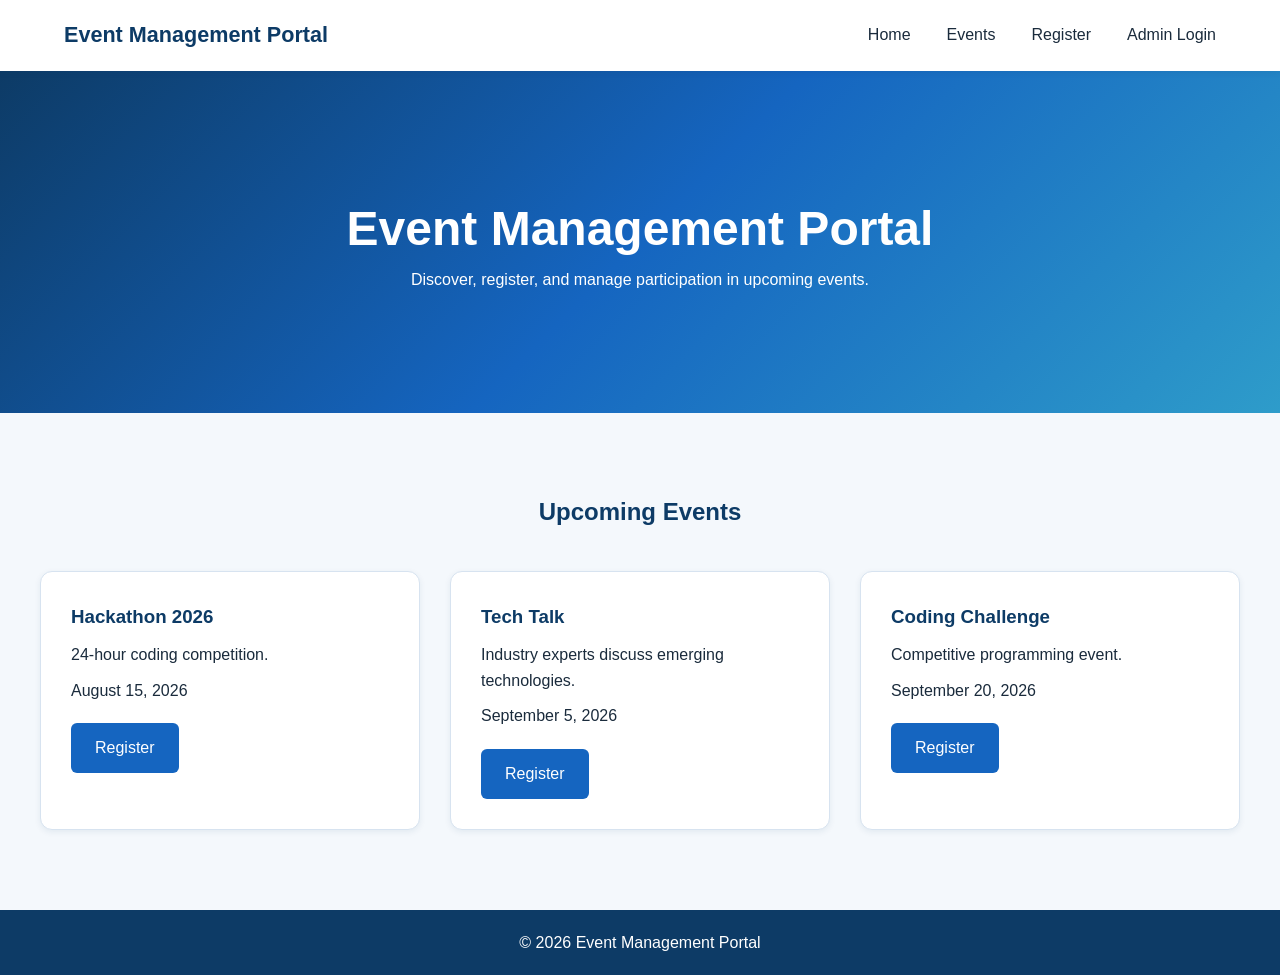
==== index.html @ d1846fdd "final enchancement" ====
<!DOCTYPE html>
<html lang="en">
<head>
    <meta charset="UTF-8">
    <meta name="viewport" content="width=device-width, initial-scale=1.0">
    <title>Event Management Portal</title>
    <link rel="stylesheet" href="css/style.css">
</head>
<body>

<header>
    <nav>
        <div class="logo">Event Management Portal</div>

        <ul class="nav-links">
            <li><a href="#home">Home</a></li>
            <li><a href="#events">Events</a></li>
            <li><a href="register.html">Register</a></li>
            <li><a href="admin-login.html">Admin Login</a></li>
        </ul>
    </nav>
</header>

<main>

    <section id="home" class="hero">
        <h1>Event Management Portal</h1>
        <p>
            Discover, register, and manage participation in upcoming events.
        </p>
    </section>

    <section id="events" class="events">
        <h2>Upcoming Events</h2>

        <div class="event-cards">

            <div class="event-card">
                <h3>Hackathon 2026</h3>
                <p>24-hour coding competition.</p>
                <p>August 15, 2026</p>
                <a href="register.html?event=hackathon-2026" class="register-btn">
                    Register
                </a>
            </div>

            <div class="event-card">
                <h3>Tech Talk</h3>
                <p>Industry experts discuss emerging technologies.</p>
                <p>September 5, 2026</p>
                <a href="register.html?event=tech-talk" class="register-btn">
                    Register
                </a>
            </div>

            <div class="event-card">
                <h3>Coding Challenge</h3>
                <p>Competitive programming event.</p>
                <p>September 20, 2026</p>
                <a href="register.html?event=coding-challenge" class="register-btn">
                    Register
                </a>
            </div>

        </div>
    </section>

</main>

<footer>
    <p>&copy; 2026 Event Management Portal</p>
</footer>

</body>
</html>
---- css/style.css ----
:root {
  --color-primary: #1565c0;
  --color-primary-dark: #0d3b66;
  --color-accent: #2e9cca;
  --color-white: #ffffff;
  --color-bg: #f4f8fc;
  --color-bg-alt: #eaf2fb;
  --color-text: #1a2b3c;
  --color-border: #d7e3f0;

  --radius-sm: 6px;
  --radius-md: 12px;
  --radius-lg: 20px;

  --shadow-sm: 0 2px 6px rgba(13, 59, 102, 0.08);
  --shadow-md: 0 8px 24px rgba(13, 59, 102, 0.12);

  --max-width: 1200px;
}

* {
  margin: 0;
  padding: 0;
  box-sizing: border-box;
}

body {
  font-family: Arial, sans-serif;
  background: var(--color-bg);
  color: var(--color-text);
  line-height: 1.6;
}

h1, h2, h3, h4 {
  color: var(--color-primary-dark);
}

a {
  text-decoration: none;
  color: inherit;
}

ul {
  list-style: none;
}

button,
input,
select {
  font-size: 1rem;
}

section {
  padding: 80px 24px;
}

/* Navigation */

header {
  position: sticky;
  top: 0;
  z-index: 1000;
  background: var(--color-white);
  box-shadow: var(--shadow-sm);
}

nav {
  display: flex;
  justify-content: space-between;
  align-items: center;
  max-width: var(--max-width);
  margin: auto;
  padding: 18px 24px;
}

.logo {
  font-size: 1.35rem;
  font-weight: bold;
  color: var(--color-primary-dark);
}

.nav-links {
  display: flex;
  gap: 36px;
}

.nav-links a {
  color: var(--color-text);
}

.nav-links a:hover {
  color: var(--color-primary);
}

/* Hero Section */

.hero {
  text-align: center;
  padding: 120px 24px;
  background: linear-gradient(
    135deg,
    var(--color-primary-dark),
    var(--color-primary),
    var(--color-accent)
  );
  color: white;
}

.hero h1 {
  font-size: 3rem;
  color: white;
}

.hero .subtitle {
  max-width: 650px;
  margin: 20px auto 0;
}

/* Events */

.events {
  background: var(--color-bg);
}

.events h2 {
  text-align: center;
  margin-bottom: 40px;
}

.event-cards {
  display: grid;
  grid-template-columns: repeat(3, 1fr);
  gap: 30px;
  max-width: var(--max-width);
  margin: auto;
}

.event-card {
  background: white;
  border: 1px solid var(--color-border);
  border-radius: var(--radius-md);
  padding: 30px;
  box-shadow: var(--shadow-sm);
}

.event-card h3 {
  margin-bottom: 10px;
}

.event-card p {
  margin-bottom: 10px;
}

.event-date {
  color: var(--color-primary);
  font-weight: bold;
}

/* Buttons */

.register-btn,
.btn {
  display: inline-block;
  margin-top: 10px;
  padding: 12px 24px;
  background: var(--color-primary);
  color: white;
  border: none;
  border-radius: var(--radius-sm);
  cursor: pointer;
}

.register-btn:hover,
.btn:hover {
  background: var(--color-primary-dark);
}

.btn-outline {
  background: transparent;
  color: var(--color-primary);
  border: 2px solid var(--color-primary);
}

.btn-block {
  width: 100%;
}

/* Registration Form */

.registration-section {
  background: var(--color-bg-alt);
}

.register-form {
  max-width: 560px;
  margin: auto;
  background: white;
  padding: 40px;
  border-radius: var(--radius-lg);
  box-shadow: var(--shadow-md);
}

.register-form h2 {
  text-align: center;
  margin-bottom: 20px;
}

.form-group {
  margin-bottom: 15px;
}

.form-group label {
  display: block;
  margin-bottom: 5px;
  font-weight: bold;
}

.form-group input,
.form-group select {
  width: 100%;
  padding: 12px;
  border: 1px solid var(--color-border);
  border-radius: var(--radius-sm);
}

.admin-dashboard {
    display: flex;
    min-height: 100vh;
    background: var(--color-bg);
}

.admin-sidebar {
    width: 250px;
    background: var(--color-primary-dark);
    color: white;
    padding: 25px;
}

.admin-sidebar .logo {
    font-size: 1.5rem;
    margin-bottom: 30px;
}

.admin-sidebar nav {
    display: flex;
    flex-direction: column;
    gap: 12px;
}

.admin-sidebar nav a {
    color: white;
    padding: 12px;
    border-radius: 8px;
}

.admin-sidebar nav a:hover,
.admin-sidebar nav a.active {
    background: rgba(255,255,255,0.15);
}

.admin-main {
    flex: 1;
    padding: 30px;
}

.admin-header {
    display: flex;
    justify-content: space-between;
    align-items: center;
    margin-bottom: 30px;
}

.stats-grid {
    display: grid;
    grid-template-columns: repeat(auto-fit,minmax(220px,1fr));
    gap: 20px;
    margin-bottom: 30px;
}

.stat-card {
    background: white;
    padding: 25px;
    border-radius: var(--radius-md);
    box-shadow: var(--shadow-sm);
    text-align: center;
}

.stat-value {
    font-size: 2rem;
    font-weight: bold;
    color: var(--color-primary);
}

.success-message {
    background: #d4edda;
    color: #155724;
    padding: 15px;
    border-radius: 8px;
    margin-bottom: 15px;
}

.admin-controls {
    display: flex;
    gap: 20px;
    margin-bottom: 25px;
    flex-wrap: wrap;
}

.admin-controls .form-group {
    flex: 1;
    min-width: 250px;
}

.admin-table-wrapper {
    background: white;
    border-radius: var(--radius-md);
    overflow: hidden;
    box-shadow: var(--shadow-sm);
}

table {
    width: 100%;
    border-collapse: collapse;
}

thead {
    background: var(--color-primary);
    color: white;
}

th,
td {
    padding: 15px;
    text-align: left;
}

tbody tr:nth-child(even) {
    background: #f8f9fa;
}

@media (max-width: 768px) {
    .admin-dashboard {
        flex-direction: column;
    }

    .admin-sidebar {
        width: 100%;
    }

    .stats-grid {
        grid-template-columns: 1fr;
    }

    .admin-controls {
        flex-direction: column;
    }
}

footer {
    background: var(--color-primary-dark);
    color: white;
    text-align: center;
    padding: 20px;
}

/*error messsage */
.error-message {
  color: red;
  font-size: 0.85rem;
}


/* Responsive Design */

@media (max-width: 1024px) {

  .event-cards {
    grid-template-columns: repeat(2, 1fr);
  }

  .stats-grid {
    grid-template-columns: repeat(2, 1fr);
  }
}

@media (max-width: 768px) {

  nav {
    flex-direction: column;
    align-items: flex-start;
    gap: 14px;
  }

  .nav-links {
    flex-direction: column;
    align-items: flex-start;
    gap: 14px;
  }

  .hero {
    padding: 80px 20px;
  }

  .event-cards {
    grid-template-columns: 1fr;
  }

  .admin-dashboard {
    flex-direction: column;
  }

  .admin-sidebar {
    width: 100%;
  }

  .stats-grid {
    grid-template-columns: 1fr;
  }
}

@media (max-width: 480px) {

  .logo {
    font-size: 1.15rem;
  }

  .hero h1 {
    font-size: 1.8rem;
  }

  .register-form {
    padding: 25px;
  }

  .admin-main {
    padding: 20px;
  }
}
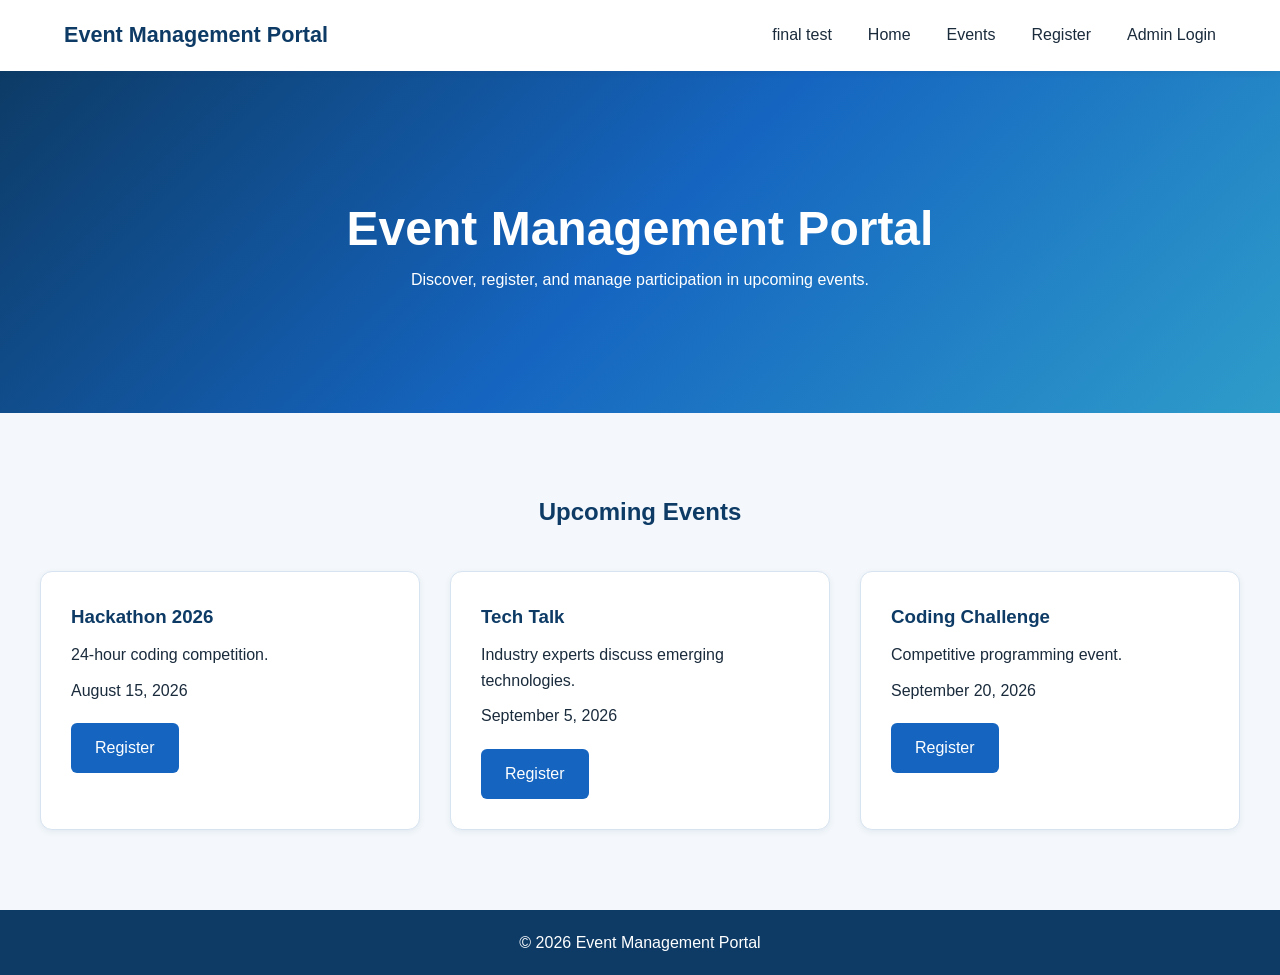
==== commit 5c8f83a5: "second last commit" ====
--- a/index.html
+++ b/index.html
@@ -13,6 +13,7 @@
         <div class="logo">Event Management Portal</div>
 
         <ul class="nav-links">
+        <p>final test</p>
             <li><a href="#home">Home</a></li>
             <li><a href="#events">Events</a></li>
             <li><a href="register.html">Register</a></li>
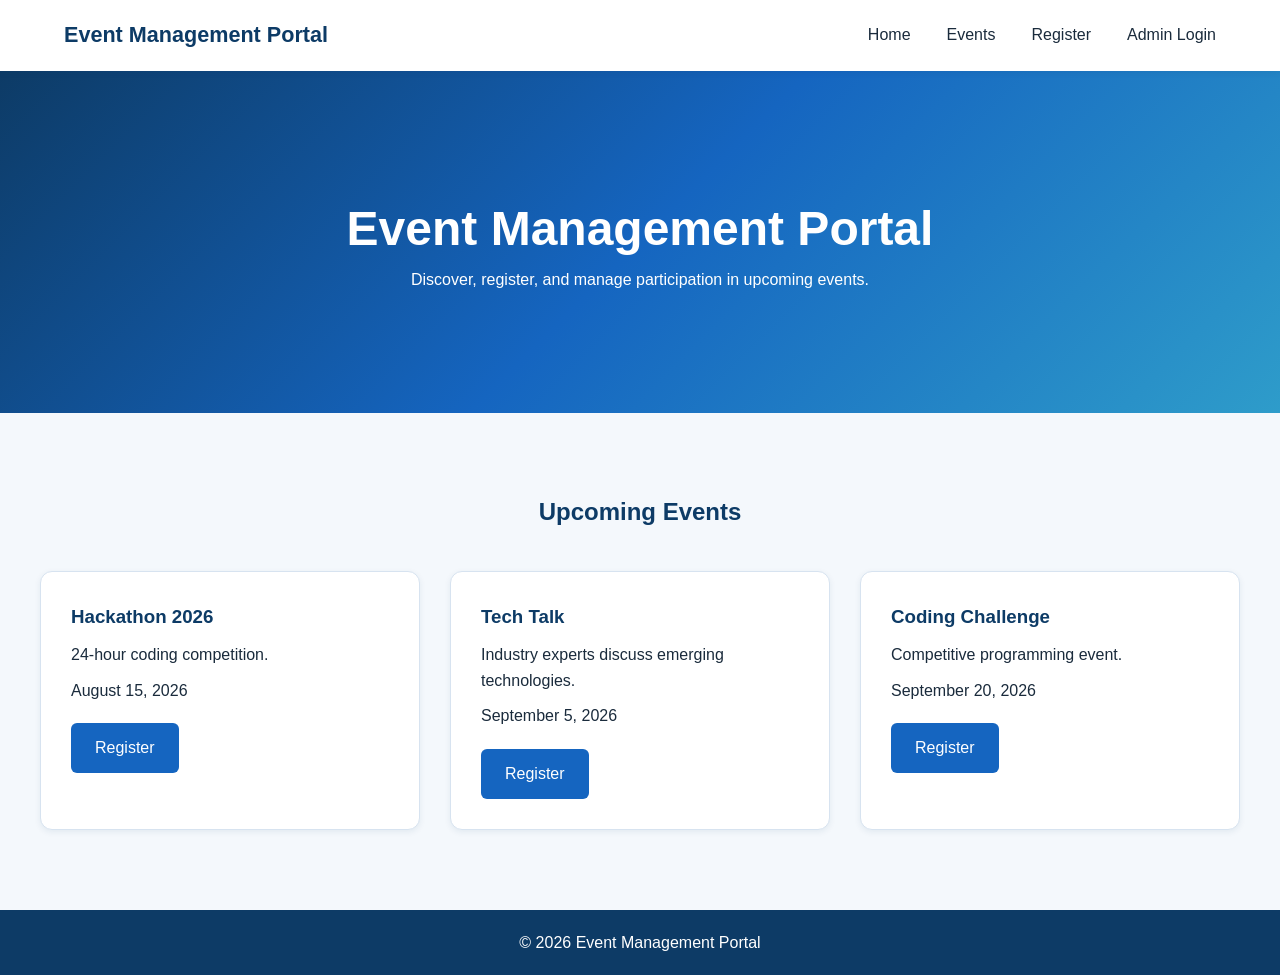
==== commit 821e4bdc: "final commit" ====
--- a/index.html
+++ b/index.html
@@ -13,7 +13,6 @@
         <div class="logo">Event Management Portal</div>
 
         <ul class="nav-links">
-        <p>final test</p>
             <li><a href="#home">Home</a></li>
             <li><a href="#events">Events</a></li>
             <li><a href="register.html">Register</a></li>
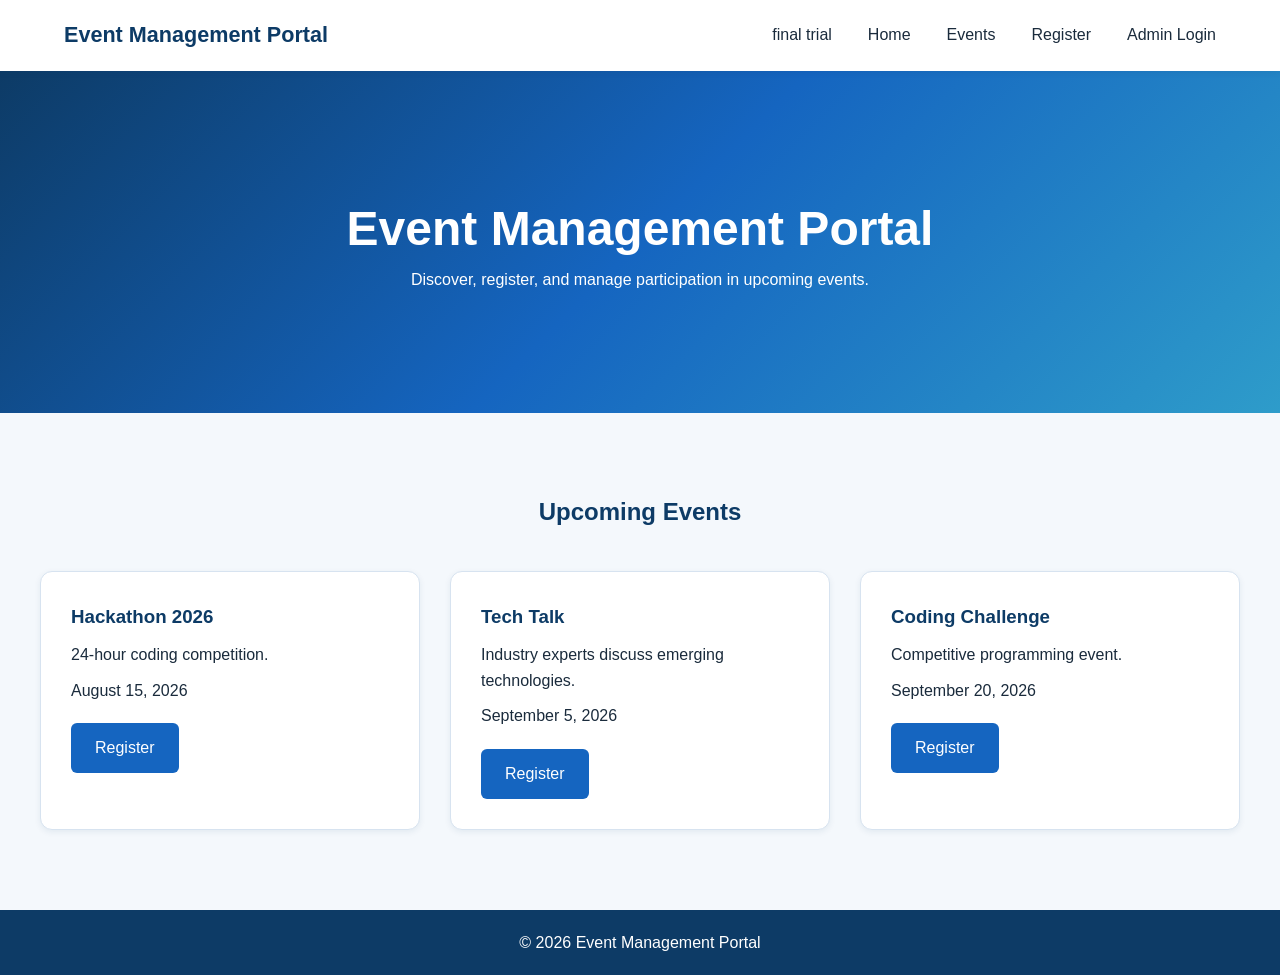
==== commit 50320335: "final trial" ====
--- a/index.html
+++ b/index.html
@@ -13,6 +13,7 @@
         <div class="logo">Event Management Portal</div>
 
         <ul class="nav-links">
+        	<p>final trial</p>
             <li><a href="#home">Home</a></li>
             <li><a href="#events">Events</a></li>
             <li><a href="register.html">Register</a></li>
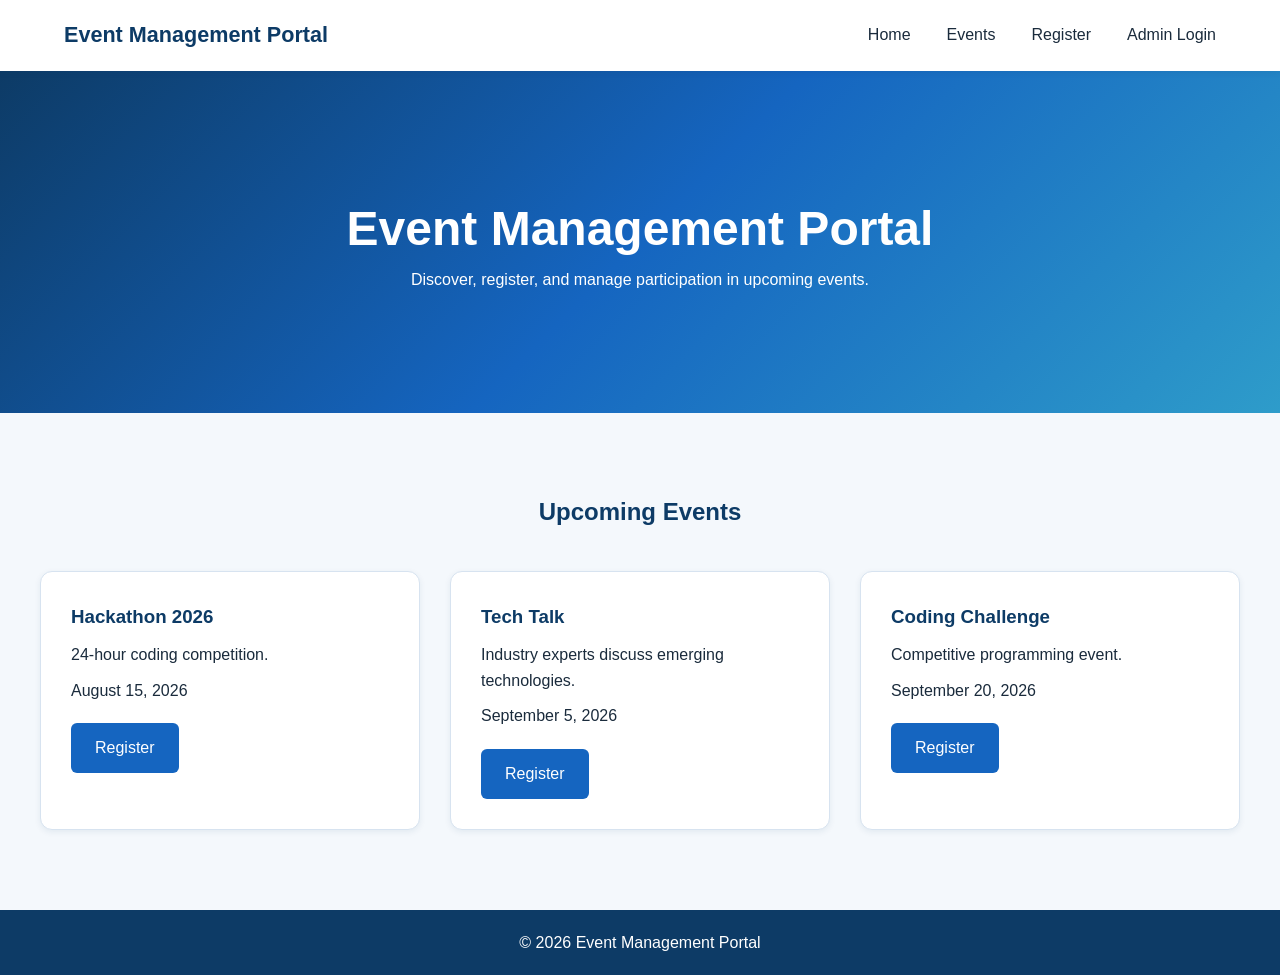
==== commit 79614229: "finish" ====
--- a/index.html
+++ b/index.html
@@ -13,7 +13,6 @@
         <div class="logo">Event Management Portal</div>
 
         <ul class="nav-links">
-        	<p>final trial</p>
             <li><a href="#home">Home</a></li>
             <li><a href="#events">Events</a></li>
             <li><a href="register.html">Register</a></li>
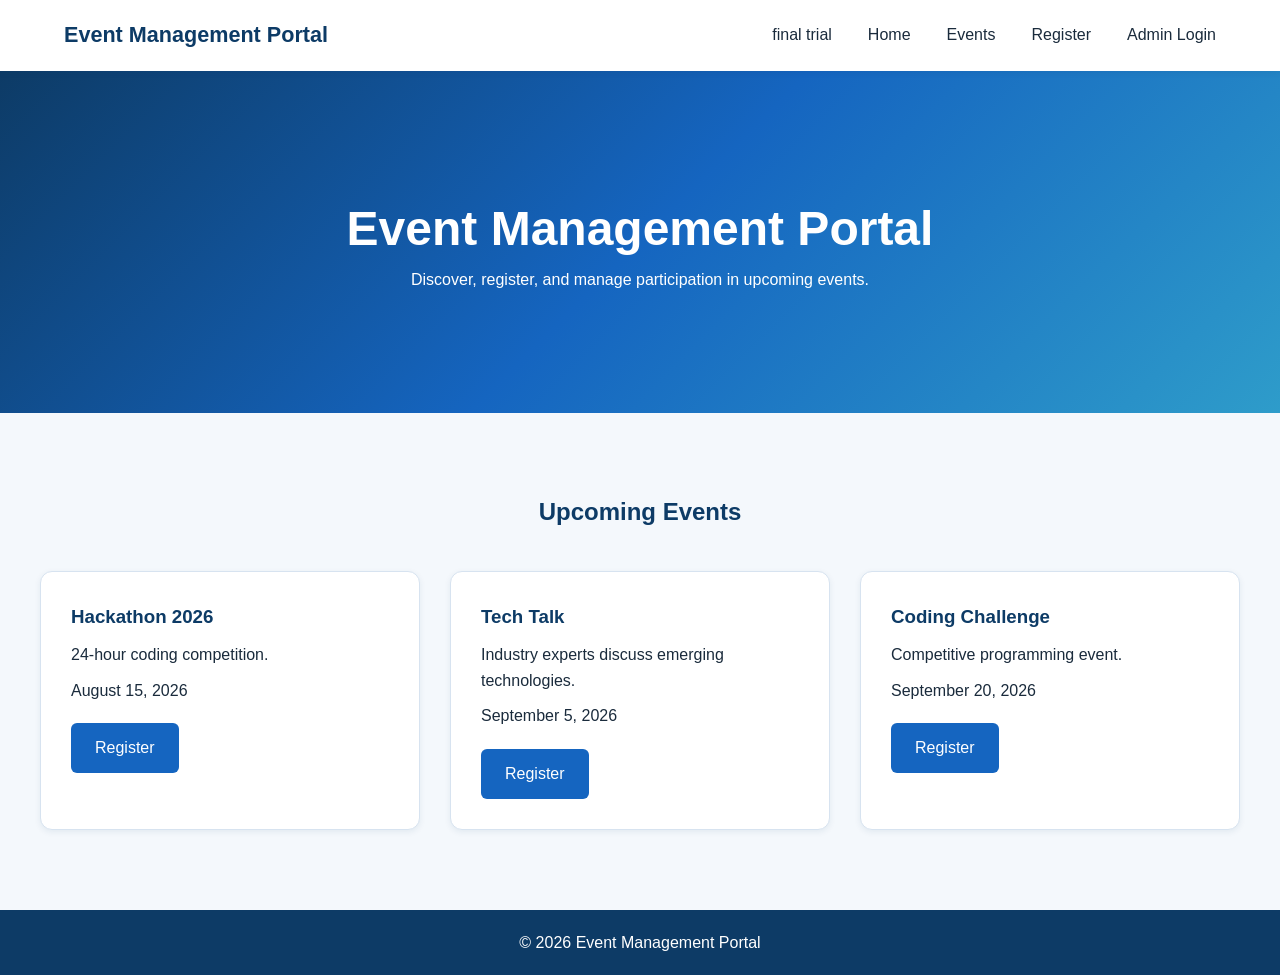
==== commit 98794150: "second last" ====
--- a/index.html
+++ b/index.html
@@ -13,6 +13,7 @@
         <div class="logo">Event Management Portal</div>
 
         <ul class="nav-links">
+        <p>final trial</p>
             <li><a href="#home">Home</a></li>
             <li><a href="#events">Events</a></li>
             <li><a href="register.html">Register</a></li>
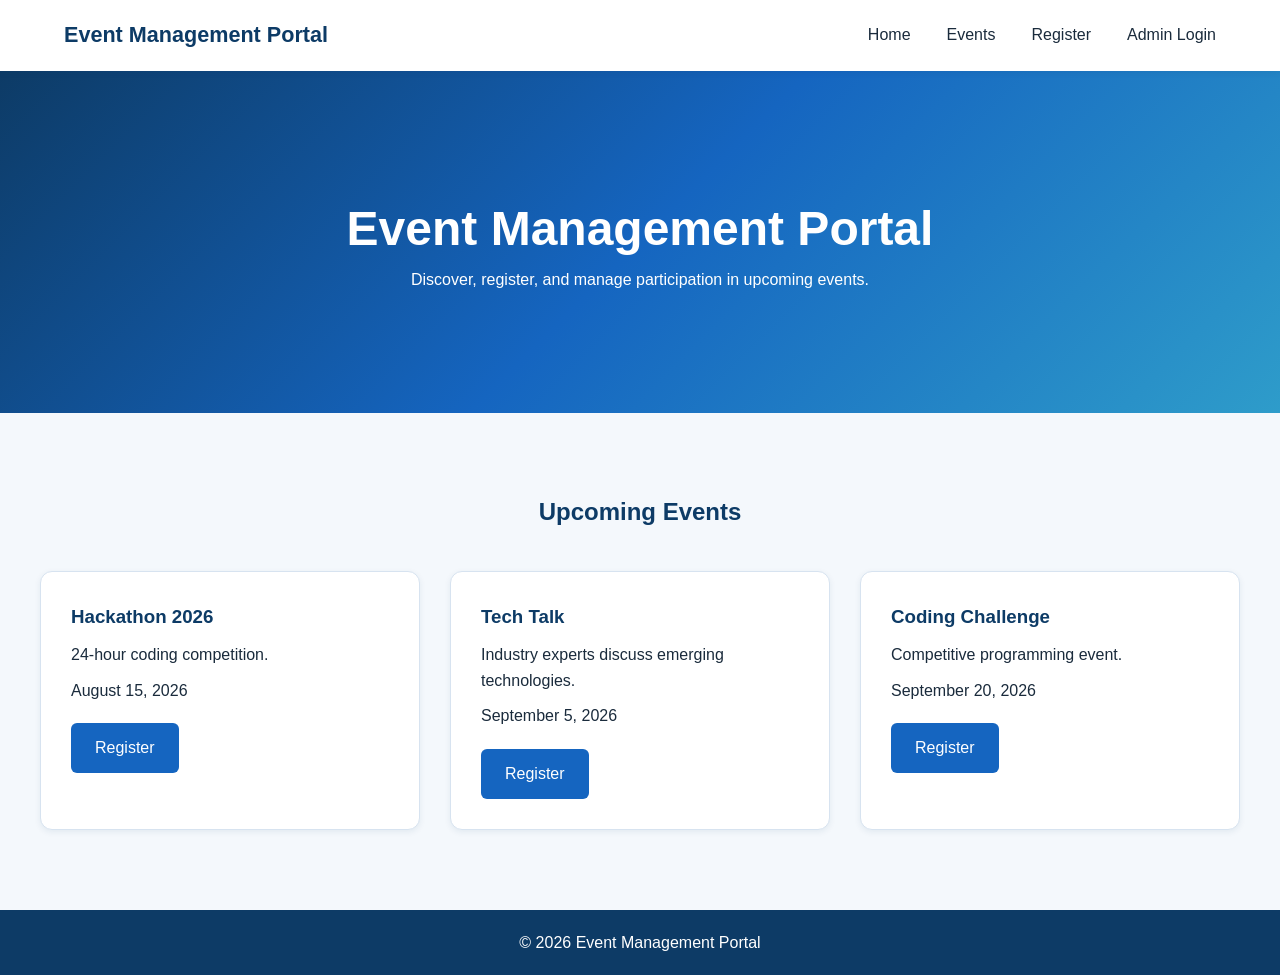
==== commit 7cd6402c: "last" ====
--- a/index.html
+++ b/index.html
@@ -13,7 +13,6 @@
         <div class="logo">Event Management Portal</div>
 
         <ul class="nav-links">
-        <p>final trial</p>
             <li><a href="#home">Home</a></li>
             <li><a href="#events">Events</a></li>
             <li><a href="register.html">Register</a></li>
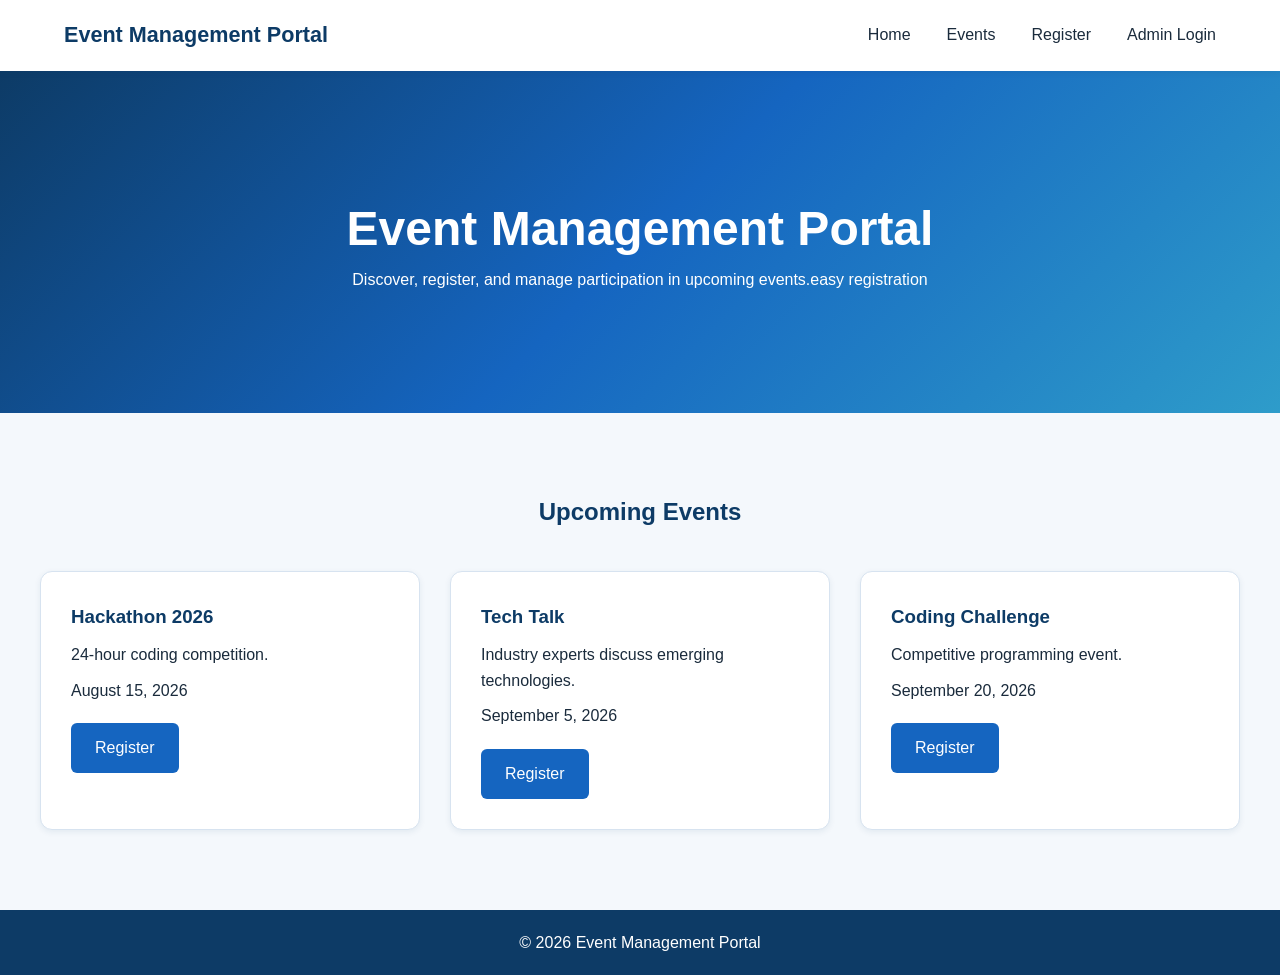
==== commit 40202473: "updated the home page" ====
--- a/index.html
+++ b/index.html
@@ -26,7 +26,7 @@
     <section id="home" class="hero">
         <h1>Event Management Portal</h1>
         <p>
-            Discover, register, and manage participation in upcoming events.
+            Discover, register, and manage participation in upcoming events.easy registration
         </p>
     </section>
 
